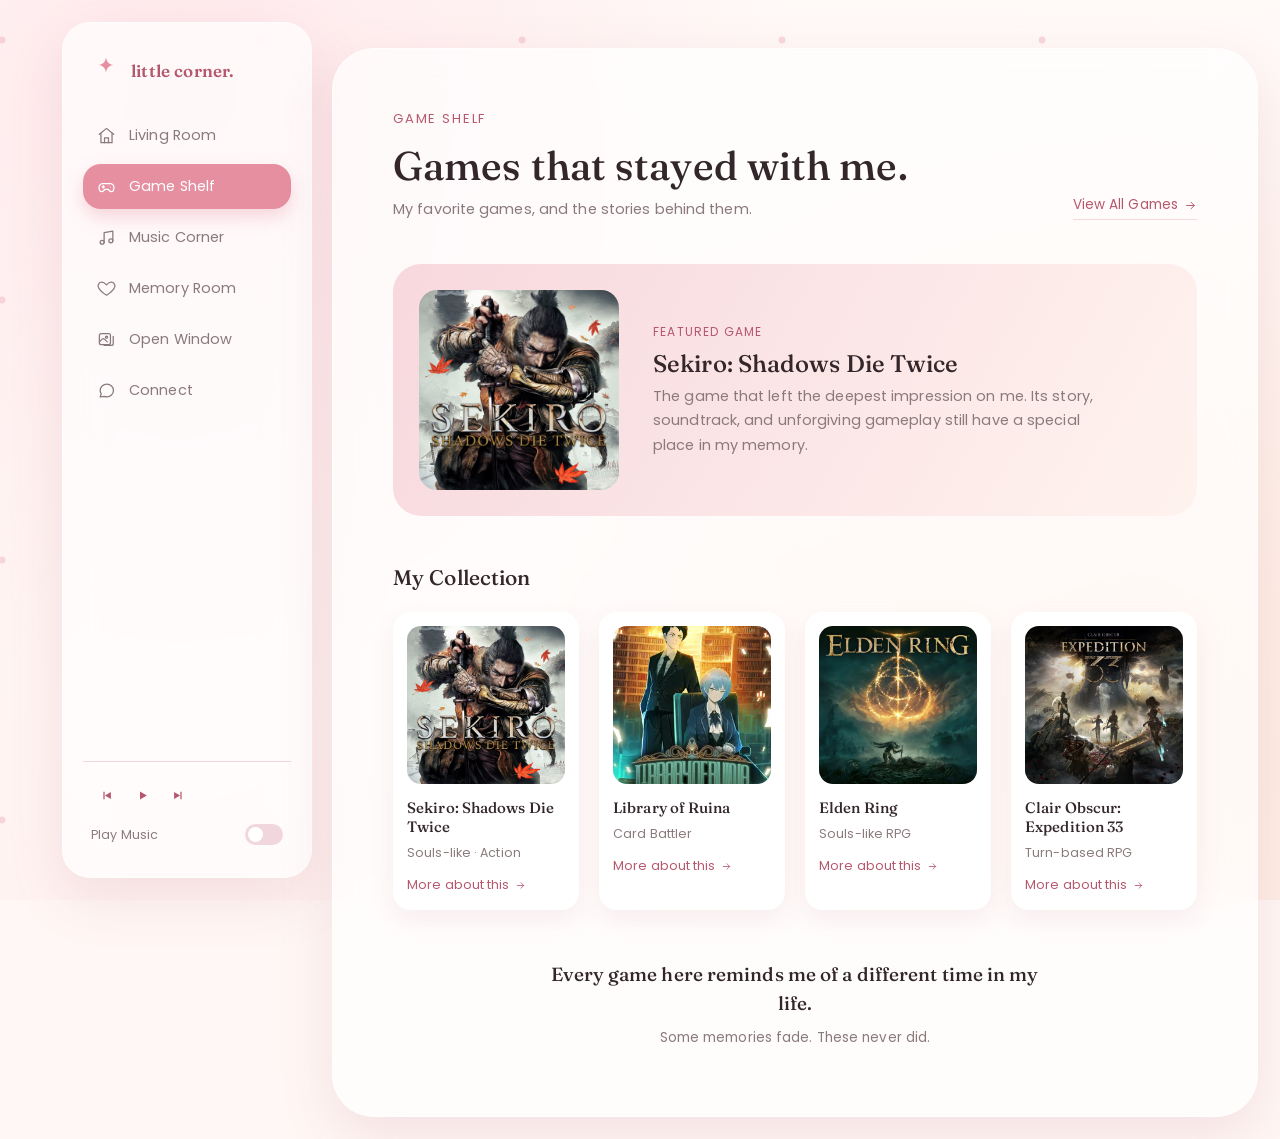
==== pages/game-shelf.html @ 423646c1 "Add files via upload" ====
<!DOCTYPE html>
<html lang="en">
<head>
<meta charset="UTF-8">
<meta name="viewport" content="width=device-width, initial-scale=1.0">
<title>Game Shelf · little corner.</title>
<meta name="description" content="little corner. — a quiet personal space on the internet.">
<link rel="icon" href="../favicon.ico">
<link rel="preconnect" href="https://fonts.googleapis.com"><link rel="preconnect" href="https://fonts.gstatic.com" crossorigin><link href="https://fonts.googleapis.com/css2?family=Fraunces:ital,opsz,wght@0,9..144,400;0,9..144,500;0,9..144,600;1,9..144,500&family=Poppins:wght@300;400;500;600&display=swap" rel="stylesheet">
<link rel="stylesheet" href="../assets/css/reset.css">
<link rel="stylesheet" href="../assets/css/layout.css">
<link rel="stylesheet" href="../assets/css/theme.css">

</head>
<body>
<div class="ambient"></div>
<div class="app-shell">
<input type="checkbox" id="nav-toggle" class="nav-toggle">
    <label for="nav-toggle" class="nav-toggle-label"><svg viewBox="0 0 24 24" fill="none" stroke="currentColor" stroke-width="1.8" stroke-linecap="round"><path d="M4 7h16M4 12h16M4 17h16"/></svg></label>
    <label for="nav-toggle" class="scrim"></label>
    <aside class="sidebar">
      <div class="sidebar-brand">
        <span class="brand-mark"><svg viewBox="0 0 24 24" fill="currentColor" stroke="none"><path d="M12 2c.6 3.7 2.3 5.4 6 6-3.7.6-5.4 2.3-6 6-.6-3.7-2.3-5.4-6-6 3.7-.6 5.4-2.3 6-6Z"/></svg></span>
        <a href="../index.html" class="brand-name">little corner.</a>
      </div>
      <nav class="sidebar-nav">
        <ul>
          <li><a href="living-room.html" class="nav-item"><span class="nav-icon"><svg viewBox="0 0 24 24" fill="none" stroke="currentColor" stroke-width="1.6" stroke-linecap="round" stroke-linejoin="round"><path d="M3 10.5 12 3l9 7.5"/><path d="M5 9.5V21h14V9.5"/><path d="M9.5 21v-6h5v6"/></svg></span><span class="nav-label">Living Room</span></a></li>
<li><a href="game-shelf.html" class="nav-item active"><span class="nav-icon"><svg viewBox="0 0 24 24" fill="none" stroke="currentColor" stroke-width="1.6" stroke-linecap="round" stroke-linejoin="round"><path d="M7 8.5h10a4.5 4.5 0 0 1 4.4 5.4l-.4 2A3 3 0 0 1 18 18.5c-.9 0-1.7-.4-2.3-1.1L14 15.5h-4l-1.7 1.9a3 3 0 0 1-2.3 1.1 3 3 0 0 1-3-2.6l-.4-2A4.5 4.5 0 0 1 7 8.5Z"/><path d="M8 11v3M6.5 12.5h3"/><circle cx="15.2" cy="11.2" r=".6" fill="currentColor" stroke="none"/><circle cx="17.2" cy="13.2" r=".6" fill="currentColor" stroke="none"/></svg></span><span class="nav-label">Game Shelf</span></a></li>
<li><a href="music-corner.html" class="nav-item"><span class="nav-icon"><svg viewBox="0 0 24 24" fill="none" stroke="currentColor" stroke-width="1.6" stroke-linecap="round" stroke-linejoin="round"><path d="M9 18V5.8L20 4v12.2"/><circle cx="6.5" cy="18" r="2.5"/><circle cx="17.5" cy="16.2" r="2.5"/></svg></span><span class="nav-label">Music Corner</span></a></li>
<li><a href="memory-room.html" class="nav-item"><span class="nav-icon"><svg viewBox="0 0 24 24" fill="none" stroke="currentColor" stroke-width="1.6" stroke-linecap="round" stroke-linejoin="round"><path d="M12 20.5s-7.6-4.6-10-9.4C.4 7.7 2.4 4 6.1 4c2 0 3.6 1 5.9 3.4C14.3 5 15.9 4 17.9 4c3.7 0 5.7 3.7 4.1 7.1-2.4 4.8-10 9.4-10 9.4Z"/></svg></span><span class="nav-label">Memory Room</span></a></li>
<li><a href="open-window.html" class="nav-item"><span class="nav-icon"><svg viewBox="0 0 24 24" fill="none" stroke="currentColor" stroke-width="1.6" stroke-linecap="round" stroke-linejoin="round"><rect x="3" y="4.5" width="14" height="14" rx="2.4"/><path d="m3 15 3.5-3.5a2 2 0 0 1 2.8 0L13 15"/><circle cx="12" cy="9" r="1.3"/><path d="M20.5 8v9a2.5 2.5 0 0 1-2.5 2.5H9"/></svg></span><span class="nav-label">Open Window</span></a></li>
<li><a href="connect.html" class="nav-item"><span class="nav-icon"><svg viewBox="0 0 24 24" fill="none" stroke="currentColor" stroke-width="1.6" stroke-linecap="round" stroke-linejoin="round"><path d="M4 12c0-4.4 3.8-8 8.4-8s8.4 3.6 8.4 8-3.8 8-8.4 8c-1.1 0-2.1-.2-3-.6L4 20l1.3-3.9C4.5 15 4 13.6 4 12Z"/></svg></span><span class="nav-label">Connect</span></a></li>
        </ul>
      </nav>
      <div class="sidebar-foot">
        <div class="player-controls">
          <button aria-label="Previous track"><svg viewBox="0 0 24 24" fill="currentColor" stroke="none"><path d="M7 6h2v12H7zM19 6.3 9.5 12l9.5 5.7V6.3Z"/></svg></button>
          <button aria-label="Play"><svg viewBox="0 0 24 24" fill="currentColor" stroke="none"><path d="M8 5.5v13l11-6.5-11-6.5Z"/></svg></button>
          <button aria-label="Next track"><svg viewBox="0 0 24 24" fill="currentColor" stroke="none"><path d="M17 6h-2v12h2zM5 6.3 14.5 12 5 17.7V6.3Z"/></svg></button>
        </div>
        <div class="player-toggle-row">
          <span>Play Music</span>
          <button class="switch" data-on="false" role="switch" aria-checked="false" aria-label="Toggle background music">
            <span class="knob"></span>
          </button>
        </div>
      </div>
    </aside>
<main class="main">

<section class="content-wrap">
  <div class="panel reveal">
    <div class="panel-head">
      <div>
        <span class="eyebrow" data-room="03 · Game Shelf">Game Shelf</span>
        <h1>Games that stayed with me.</h1>
        <p class="panel-sub">My favorite games, and the stories behind them.</p>
      </div>
      <a href="#" class="view-all">View All Games <svg viewBox="0 0 24 24" fill="none" stroke="currentColor" stroke-width="1.8" stroke-linecap="round" stroke-linejoin="round"><path d="M5 12h14M13 6l6 6-6 6"/></svg></a>
    </div>
    <div class="featured-strip reveal">
      <div class="cover"><img src="../assets/images/games/game1.jpg" alt="Sekiro: Shadows Die Twice"></div>
      <div>
        <span class="label">Featured Game</span>
        <h2>Sekiro: Shadows Die Twice</h2>
        <p>The game that left the deepest impression on me. Its story, soundtrack, and unforgiving gameplay still have a special place in my memory.</p>
      </div>
    </div>
    <h2 class="section-title">My Collection</h2>
    <div class="grid-4">
      <article class="card reveal">
  <div class="card-cover"><img src="../assets/images/games/game1.jpg" alt="Sekiro: Shadows Die Twice"></div>
  <h3>Sekiro: Shadows Die Twice</h3>
  <span class="card-meta">Souls-like · Action</span>
  <a href="#" class="card-link">More about this <svg viewBox="0 0 24 24" fill="none" stroke="currentColor" stroke-width="1.8" stroke-linecap="round" stroke-linejoin="round"><path d="M5 12h14M13 6l6 6-6 6"/></svg></a>
</article>
<article class="card reveal">
  <div class="card-cover"><img src="../assets/images/games/game2.jpg" alt="Library of Ruina"></div>
  <h3>Library of Ruina</h3>
  <span class="card-meta">Card Battler</span>
  <a href="#" class="card-link">More about this <svg viewBox="0 0 24 24" fill="none" stroke="currentColor" stroke-width="1.8" stroke-linecap="round" stroke-linejoin="round"><path d="M5 12h14M13 6l6 6-6 6"/></svg></a>
</article>
<article class="card reveal">
  <div class="card-cover"><img src="../assets/images/games/game3.jpg" alt="Elden Ring"></div>
  <h3>Elden Ring</h3>
  <span class="card-meta">Souls-like RPG</span>
  <a href="#" class="card-link">More about this <svg viewBox="0 0 24 24" fill="none" stroke="currentColor" stroke-width="1.8" stroke-linecap="round" stroke-linejoin="round"><path d="M5 12h14M13 6l6 6-6 6"/></svg></a>
</article>
<article class="card reveal">
  <div class="card-cover"><img src="../assets/images/games/game4.jpg" alt="Clair Obscur: Expedition 33"></div>
  <h3>Clair Obscur: Expedition 33</h3>
  <span class="card-meta">Turn-based RPG</span>
  <a href="#" class="card-link">More about this <svg viewBox="0 0 24 24" fill="none" stroke="currentColor" stroke-width="1.8" stroke-linecap="round" stroke-linejoin="round"><path d="M5 12h14M13 6l6 6-6 6"/></svg></a>
</article>
    </div>
    <div class="sign-off reveal">
      <p class="line-1">Every game here reminds me of a different time in my life.</p>
      <p class="line-2">Some memories fade. These never did.</p>
    </div>
  </div>
</section>

</main>
</div>
<script src="../assets/js/main.js"></script>
</body>
</html>
---- assets/css/layout.css ----
/* =======================================================
   LAYOUT SKELETON — shared structure across all themes.
   Visual values (color, radius, shadow, type) come from
   custom properties defined in each theme's theme.css
======================================================= */

html, body { width: 100%; }

body {
  font-family: var(--font-body);
  background: var(--bg-color);
  color: var(--text-color);
  overflow-x: hidden;
}

/* ---------- Ambient wallpaper layer ---------- */
.ambient {
  position: fixed;
  inset: 0;
  z-index: -2;
  background: var(--ambient-bg);
}
.ambient::before {
  content: "";
  position: absolute;
  inset: 0;
  background: var(--ambient-overlay);
}

/* ---------- Shell ---------- */
.app-shell {
  display: flex;
  align-items: flex-start;
  gap: var(--shell-gap, 24px);
  width: 100%;
  min-height: 100vh;
  padding: var(--shell-padding, 24px);
}

/* ---------- Sidebar ---------- */
.sidebar {
  position: sticky;
  top: var(--shell-padding, 24px);
  width: var(--sidebar-width, 246px);
  flex-shrink: 0;
  min-height: calc(100vh - (var(--shell-padding, 24px) * 2));
  display: flex;
  flex-direction: column;
  padding: 28px 20px;
}

.sidebar-brand {
  display: flex;
  align-items: center;
  gap: 10px;
  padding: 4px 8px 28px;
  font-family: var(--font-display);
}

.sidebar-brand .brand-mark {
  width: 30px;
  height: 30px;
  flex-shrink: 0;
  display: flex;
  align-items: center;
  justify-content: center;
}

.sidebar-brand .brand-name {
  font-size: 17px;
  letter-spacing: 0.01em;
}

.sidebar-nav { flex: 1; }

.sidebar-nav ul {
  display: flex;
  flex-direction: column;
  gap: 6px;
}

.nav-item {
  display: flex;
  align-items: center;
  gap: 13px;
  padding: 12px 14px;
  border-radius: var(--radius-md);
  font-size: 14.5px;
  transition: background .22s ease, color .22s ease, transform .22s ease;
}

.nav-item .nav-icon {
  width: 19px;
  height: 19px;
  flex-shrink: 0;
  display: flex;
  align-items: center;
  justify-content: center;
}

.nav-item .nav-icon svg { width: 100%; height: 100%; }

.sidebar-foot {
  padding-top: 18px;
  margin-top: 18px;
}

.player-controls {
  display: flex;
  align-items: center;
  gap: 6px;
  padding: 0 8px;
}

.player-controls button {
  width: 30px;
  height: 30px;
  display: flex;
  align-items: center;
  justify-content: center;
  border-radius: 50%;
}
.player-controls button svg { width: 15px; height: 15px; }

.player-toggle-row {
  display: flex;
  align-items: center;
  justify-content: space-between;
  padding: 14px 8px 4px;
  font-size: 12.5px;
}

.switch {
  position: relative;
  width: 38px;
  height: 21px;
  border-radius: 999px;
  flex-shrink: 0;
}
.switch .knob {
  position: absolute;
  top: 3px;
  left: 3px;
  width: 15px;
  height: 15px;
  border-radius: 50%;
  transition: left .2s ease, background .2s ease;
}
.switch[data-on="true"] .knob { left: 20px; }

/* Mobile nav toggle */
.nav-toggle { display: none; }

/* ---------- Main ---------- */
.main {
  flex: 1;
  min-width: 0;
  position: relative;
}

.page-hero {
  position: relative;
  border-radius: var(--radius-xl);
  min-height: calc(100vh - (var(--shell-padding, 24px) * 2));
  padding: var(--hero-padding, 56px);
  overflow: hidden;
  display: flex;
  flex-direction: column;
}

.page-hero .hero-image {
  position: absolute;
  inset: 0;
  z-index: 0;
}
.page-hero .hero-image img {
  width: 100%;
  height: 100%;
  object-fit: cover;
}
.page-hero .hero-image::after {
  content: "";
  position: absolute;
  inset: 0;
}

.hero-inner {
  position: relative;
  z-index: 2;
  flex: 1;
  display: flex;
  flex-direction: column;
}

.hero-topline {
  display: flex;
  justify-content: space-between;
  align-items: flex-start;
}

.hero-grid {
  flex: 1;
  display: grid;
  grid-template-columns: minmax(0, 1fr) minmax(0, 1fr);
  gap: 56px;
  align-items: center;
}

.hero-copy .eyebrow {
  display: inline-block;
  font-size: 13px;
  letter-spacing: 0.14em;
  text-transform: uppercase;
  margin-bottom: 18px;
}

.hero-copy h1 {
  font-family: var(--font-display);
  font-size: clamp(34px, 4.4vw, 54px);
  line-height: 1.08;
  margin-bottom: 22px;
}

.hero-copy p {
  font-size: 16px;
  line-height: 1.75;
  max-width: 44ch;
  margin-bottom: 16px;
}

.hero-copy .btn { margin-top: 20px; }

.hero-visual {
  position: relative;
  border-radius: var(--radius-lg);
  overflow: hidden;
  aspect-ratio: 4 / 3;
}
.hero-visual img { width: 100%; height: 100%; object-fit: cover; }

.scroll-cue {
  display: flex;
  align-items: center;
  gap: 8px;
  font-size: 12px;
  letter-spacing: .08em;
  text-transform: uppercase;
  margin-top: 32px;
}
.scroll-cue svg { width: 14px; height: 14px; animation: bob 2.2s ease-in-out infinite; }
@keyframes bob { 0%,100%{ transform: translateY(0);} 50%{ transform: translateY(5px);} }

/* ---------- Content panel (below-hero pages) ---------- */
.content-wrap { padding-top: 26px; }

.panel {
  position: relative;
  border-radius: var(--radius-xl);
  padding: var(--hero-padding, 56px);
}

.panel-head {
  display: flex;
  justify-content: space-between;
  align-items: flex-end;
  gap: 24px;
  margin-bottom: 44px;
}

.panel-head .eyebrow {
  display: block;
  font-size: 13px;
  letter-spacing: 0.14em;
  text-transform: uppercase;
  margin-bottom: 14px;
}

.panel-head h1 {
  font-family: var(--font-display);
  font-size: clamp(28px, 3.4vw, 40px);
  line-height: 1.15;
}

.panel-head .panel-sub {
  font-size: 14.5px;
  margin-top: 10px;
  max-width: 46ch;
}

.view-all {
  display: inline-flex;
  align-items: center;
  gap: 6px;
  font-size: 13.5px;
  white-space: nowrap;
  padding-bottom: 4px;
}
.view-all svg { width: 13px; height: 13px; }

/* ---------- Section title ---------- */
.section-title {
  font-family: var(--font-display);
  font-size: 21px;
  margin-bottom: 22px;
}

/* ---------- Card grids ---------- */
.grid-4 {
  display: grid;
  grid-template-columns: repeat(4, 1fr);
  gap: 20px;
}
.grid-3 { display: grid; grid-template-columns: repeat(3, 1fr); gap: 18px; }
.grid-5 { display: grid; grid-template-columns: repeat(5, 1fr); gap: 16px; }

.card {
  border-radius: var(--radius-md);
  padding: 14px;
  transition: transform .28s ease, box-shadow .28s ease;
}
.card:hover { transform: translateY(-5px); }

.card .card-cover {
  width: 100%;
  aspect-ratio: 1 / 1;
  border-radius: var(--radius-sm);
  overflow: hidden;
  margin-bottom: 14px;
}
.card .card-cover img { width: 100%; height: 100%; object-fit: cover; }

.card h3 { font-size: 15px; margin-bottom: 3px; font-family: var(--font-display); }
.card .card-meta { font-size: 12.5px; }

.card-link {
  display: inline-flex;
  align-items: center;
  gap: 5px;
  font-size: 12.5px;
  margin-top: 12px;
}
.card-link svg { width: 11px; height: 11px; }

/* Photo-only grid (gallery) */
.photo-grid {
  display: grid;
  grid-template-columns: repeat(5, 1fr);
  gap: 16px;
}
.photo-tile {
  border-radius: var(--radius-sm);
  overflow: hidden;
  aspect-ratio: 1 / 1;
}
.photo-tile img { width: 100%; height: 100%; object-fit: cover; transition: transform .5s ease; }
.photo-tile:hover img { transform: scale(1.06); }

/* ---------- Featured strip (music now playing / featured item) ---------- */
.featured-strip {
  display: grid;
  grid-template-columns: 200px 1fr;
  gap: 34px;
  align-items: center;
  border-radius: var(--radius-lg);
  padding: 26px;
  margin-bottom: 48px;
}
.featured-strip .cover {
  width: 100%;
  aspect-ratio: 1 / 1;
  border-radius: var(--radius-md);
  overflow: hidden;
}
.featured-strip .cover img { width: 100%; height: 100%; object-fit: cover; }
.featured-strip .label {
  font-size: 12px;
  letter-spacing: .1em;
  text-transform: uppercase;
  display: block;
  margin-bottom: 8px;
}
.featured-strip h2 { font-family: var(--font-display); font-size: 24px; margin-bottom: 6px; }
.featured-strip .who { font-size: 13.5px; margin-bottom: 14px; }
.featured-strip p { font-size: 14.5px; line-height: 1.7; max-width: 52ch; }

.artist-row {
  display: flex;
  align-items: center;
  gap: 12px;
  margin-top: 26px;
  flex-wrap: wrap;
}
.artist-chip {
  display: flex;
  align-items: center;
  justify-content: center;
  width: 44px;
  height: 44px;
  border-radius: 50%;
  font-size: 12px;
  font-family: var(--font-display);
  flex-shrink: 0;
}

.song-list { display: flex; flex-direction: column; gap: 2px; margin-top: 8px; }
.song-row {
  display: flex;
  align-items: center;
  justify-content: space-between;
  padding: 15px 18px;
  border-radius: var(--radius-sm);
}
.song-row .song-name { font-size: 14.5px; font-family: var(--font-display); }
.song-row .song-artist { font-size: 12.5px; }
.song-index { font-size: 12px; width: 26px; }
.song-row-main { display: flex; align-items: center; gap: 16px; }

/* ---------- Memory room ---------- */
.pair-block {
  display: grid;
  grid-template-columns: 1fr auto 1fr;
  align-items: center;
  gap: 28px;
  margin-bottom: 8px;
}
.pair-photo {
  border-radius: var(--radius-lg);
  overflow: hidden;
  aspect-ratio: 1 / 1;
}
.pair-photo img { width: 100%; height: 100%; object-fit: cover; }
.pair-photo.placeholder {
  display: flex;
  align-items: center;
  justify-content: center;
  font-family: var(--font-display);
  font-size: 44px;
}
.pair-heart {
  width: 46px;
  height: 46px;
  border-radius: 50%;
  display: flex;
  align-items: center;
  justify-content: center;
  flex-shrink: 0;
}
.pair-heart svg { width: 20px; height: 20px; }
.pair-names {
  display: grid;
  grid-template-columns: 1fr auto 1fr;
  gap: 28px;
  margin-top: 14px;
  margin-bottom: 46px;
}
.pair-names span { display: block; text-align: center; font-family: var(--font-display); font-size: 14.5px; }

.story-nav {
  display: flex;
  flex-direction: column;
  gap: 4px;
}
.story-nav a {
  display: flex;
  align-items: center;
  justify-content: space-between;
  padding: 15px 18px;
  border-radius: var(--radius-sm);
  font-size: 14px;
}
.story-nav a svg { width: 13px; height: 13px; }
.story-nav-icon { display: flex; align-items: center; gap: 12px; }

.memory-columns {
  display: grid;
  grid-template-columns: minmax(0,1.1fr) minmax(0,0.9fr);
  gap: 60px;
  align-items: start;
}

.memory-story-section {
  padding-top: 64px;
  margin-top: 64px;
  border-top: 1px solid var(--divider);
}
.memory-story-section h2 { font-family: var(--font-display); font-size: 24px; margin-bottom: 16px; }
.memory-story-section p { font-size: 15px; line-height: 1.8; max-width: 62ch; margin-bottom: 14px; }
.quote-block {
  font-family: var(--font-display);
  font-size: 20px;
  line-height: 1.5;
  padding: 26px 30px;
  border-radius: var(--radius-md);
  margin: 18px 0;
}

/* ---------- Connect ---------- */
.social-grid { display: grid; grid-template-columns: repeat(5, 1fr); gap: 18px; }
.social-card {
  padding: 26px 20px;
  border-radius: var(--radius-md);
  text-align: center;
  transition: transform .25s ease;
}
.social-card:hover { transform: translateY(-5px); }
.social-card .social-icon {
  width: 42px;
  height: 42px;
  margin: 0 auto 16px;
  display: flex;
  align-items: center;
  justify-content: center;
  border-radius: 50%;
}
.social-card .social-icon svg { width: 20px; height: 20px; }
.social-card h3 { font-family: var(--font-display); font-size: 14.5px; margin-bottom: 4px; }
.social-card p { font-size: 12px; }

/* ---------- Closing / sign-off panel ---------- */
.closing-panel {
  display: grid;
  grid-template-columns: 1fr 1fr;
  gap: 48px;
  align-items: center;
  border-radius: var(--radius-xl);
  padding: var(--hero-padding, 56px);
  margin-top: 26px;
  overflow: hidden;
  position: relative;
}
.closing-panel h2 { font-family: var(--font-display); font-size: 26px; line-height: 1.35; margin-bottom: 14px; }
.closing-panel p { font-size: 14.5px; line-height: 1.7; }
.closing-visual {
  border-radius: var(--radius-lg);
  aspect-ratio: 16/10;
  display: flex;
  align-items: center;
  justify-content: center;
  overflow: hidden;
  position: relative;
}
.closing-visual img { width: 100%; height: 100%; object-fit: cover; }

.site-footer {
  display: flex;
  align-items: center;
  justify-content: space-between;
  padding: 26px 12px 6px;
  font-size: 13px;
  flex-wrap: wrap;
  gap: 14px;
}
.site-footer nav { display: flex; gap: 26px; flex-wrap: wrap; }
.back-to-top {
  width: 38px;
  height: 38px;
  border-radius: 50%;
  display: flex;
  align-items: center;
  justify-content: center;
}
.back-to-top svg { width: 15px; height: 15px; }

/* ---------- Buttons ---------- */
.btn {
  display: inline-flex;
  align-items: center;
  gap: 9px;
  padding: 13px 26px;
  border-radius: 999px;
  font-size: 14px;
}
.btn svg { width: 14px; height: 14px; }

/* ---------- Closing message strip (games/music/gallery pages) ---------- */
.sign-off {
  text-align: center;
  padding: 50px 20px 6px;
  max-width: 56ch;
  margin: 0 auto;
}
.sign-off .line-1 { font-family: var(--font-display); font-size: 19px; line-height: 1.5; margin-bottom: 10px; }
.sign-off .line-2 { font-size: 13.5px; line-height: 1.7; }

/* ---------- reveal animation ---------- */
.reveal { opacity: 0; transform: translateY(18px); transition: opacity .7s ease, transform .7s ease; }
.reveal.in-view { opacity: 1; transform: translateY(0); }

/* =======================================================
   RESPONSIVE
======================================================= */
@media (max-width: 1180px) {
  .grid-4 { grid-template-columns: repeat(2, 1fr); }
  .grid-5, .photo-grid { grid-template-columns: repeat(3, 1fr); }
  .social-grid { grid-template-columns: repeat(3, 1fr); }
  .hero-grid { grid-template-columns: 1fr; gap: 30px; }
  .hero-visual { order: -1; aspect-ratio: 16/9; }
  .memory-columns { grid-template-columns: 1fr; gap: 40px; }
  .closing-panel { grid-template-columns: 1fr; }
  .closing-visual { order: -1; }
}

@media (max-width: 900px) {
  :root { --shell-padding: 14px; --shell-gap: 14px; --hero-padding: 30px; }
  .app-shell { flex-direction: column; }
  .sidebar {
    position: fixed;
    inset: 0 auto 0 0;
    z-index: 100;
    width: 78vw;
    max-width: 300px;
    transform: translateX(-105%);
    transition: transform .3s ease;
    box-shadow: 0 20px 60px rgba(0,0,0,.25);
  }
  .nav-toggle:checked ~ .sidebar { transform: translateX(0); }
  .nav-toggle-label {
    display: flex;
    position: fixed;
    top: 18px;
    left: 18px;
    z-index: 101;
    width: 46px;
    height: 46px;
    border-radius: 50%;
    align-items: center;
    justify-content: center;
  }
  .nav-toggle-label svg { width: 19px; height: 19px; }
  .scrim {
    display: none;
    position: fixed; inset: 0; z-index: 90;
    background: rgba(0,0,0,.35);
  }
  .nav-toggle:checked ~ .scrim { display: block; }
  .main { width: 100%; }
  .panel-head, .hero-topline { flex-direction: column; align-items: flex-start; }
  .featured-strip { grid-template-columns: 1fr; }
  .featured-strip .cover { max-width: 220px; }
  .grid-4, .grid-3, .grid-5, .photo-grid, .social-grid { grid-template-columns: repeat(2, 1fr); }
  .pair-block, .pair-names { grid-template-columns: 1fr; }
  .pair-heart { justify-self: center; }
}

@media (max-width: 560px) {
  .grid-4, .grid-3, .grid-5, .photo-grid, .social-grid { grid-template-columns: repeat(2, 1fr); gap: 12px; }
  .hero-copy h1 { font-size: 30px; }
  .panel, .page-hero, .closing-panel { padding: 26px 20px; border-radius: 26px; }
}
---- assets/css/theme.css ----
/* =======================================================
   THEME 1 — "SAKURA STUDY"
   Soft pink & cream, warm serif display, gentle glass panels,
   drifting petals. Closest to the original moodboard.
======================================================= */
:root{
  --font-display: 'Fraunces', 'Georgia', serif;
  --font-body: 'Poppins', 'Segoe UI', sans-serif;

  --bg-color: #FFF7F5;
  --text-color: #33272B;
  --text-muted: #8A7A7C;

  --accent: #E58FA0;
  --accent-soft: #F7D8DE;
  --accent-ink: #B5586E;

  --surface: rgba(255,255,255,.68);
  --surface-solid: #FFFFFF;
  --divider: #F1D7DD;

  --radius-xl: 42px;
  --radius-lg: 28px;
  --radius-md: 18px;
  --radius-sm: 14px;

  --shell-padding: 22px;
  --shell-gap: 20px;
  --sidebar-width: 250px;
  --hero-padding: 60px;

  --shadow-soft: 0 20px 55px rgba(180,90,110,.14);
  --shadow-card: 0 10px 26px rgba(180,90,110,.09);

  --ambient-bg:
    radial-gradient(circle at 14% 10%, #FFE9EC 0%, transparent 45%),
    radial-gradient(circle at 88% 82%, #FDEBE0 0%, transparent 50%),
    linear-gradient(180deg, #FFF9F7 0%, #FFF3F1 100%);
  --ambient-overlay: none;
}

body{ letter-spacing: .1px; }

/* drifting petals */
.ambient{ overflow: hidden; }
.ambient::after{
  content:"";
  position:absolute;
  inset:-10%;
  background-image:
    radial-gradient(circle, rgba(229,143,160,.55) 0 3px, transparent 4px),
    radial-gradient(circle, rgba(229,143,160,.35) 0 2.4px, transparent 3.4px),
    radial-gradient(circle, rgba(247,216,222,.7) 0 3.6px, transparent 4.6px);
  background-size: 260px 260px, 340px 340px, 420px 420px;
  background-position: 0 0, 90px 160px, 210px 40px;
  animation: driftPetals 60s linear infinite;
  opacity:.55;
}
@keyframes driftPetals{
  0%{ transform: translate(0,0); }
  100%{ transform: translate(-160px, 220px); }
}

/* Sidebar */
.sidebar{
  background: var(--surface);
  backdrop-filter: blur(20px);
  -webkit-backdrop-filter: blur(20px);
  border: 1px solid rgba(255,255,255,.6);
  border-radius: var(--radius-lg);
  box-shadow: var(--shadow-soft);
  color: var(--text-color);
}
.sidebar-brand{ color: var(--accent-ink); }
.sidebar-brand .brand-mark{ color: var(--accent); }
.sidebar-brand .brand-name{ font-weight: 600; }

.nav-item{ color: var(--text-muted); }
.nav-item:hover{ background: var(--accent-soft); color: var(--accent-ink); }
.nav-item.active{ background: var(--accent); color: #fff; box-shadow: 0 8px 18px rgba(229,143,160,.35); }
.nav-item .nav-icon{ color: inherit; }

.sidebar-foot{ border-top: 1px solid var(--divider); }
.player-controls{ color: var(--accent-ink); }
.player-controls button:hover{ background: var(--accent-soft); }
.player-toggle-row{ color: var(--text-muted); }
.switch{ background: var(--divider); }
.switch[data-on="true"]{ background: var(--accent); }
.switch .knob{ background: #fff; }

.nav-toggle-label, .back-to-top{
  background: var(--surface-solid);
  color: var(--accent-ink);
  box-shadow: var(--shadow-card);
}

/* Hero */
.page-hero{
  background: var(--surface-solid);
  box-shadow: var(--shadow-soft);
}
.page-hero .hero-image img{ filter: saturate(1.02); }
.page-hero .hero-image::after{
  background: linear-gradient(120deg, rgba(255,247,245,.94) 0%, rgba(255,247,245,.78) 42%, rgba(255,247,245,.2) 100%);
}
.hero-copy .eyebrow{ color: var(--accent-ink); }
.hero-copy h1{ color: var(--text-color); font-weight: 500; }
.hero-copy p{ color: var(--text-muted); }
.scroll-cue{ color: var(--text-muted); }

.hero-visual{ box-shadow: var(--shadow-card); border: 6px solid #fff; }

/* Panel */
.panel{
  background: var(--surface);
  backdrop-filter: blur(20px);
  -webkit-backdrop-filter: blur(20px);
  border: 1px solid rgba(255,255,255,.6);
  box-shadow: var(--shadow-soft);
}
.panel-head .eyebrow{ color: var(--accent-ink); }
.panel-head h1{ color: var(--text-color); font-weight: 500; }
.panel-head .panel-sub{ color: var(--text-muted); }
.view-all{ color: var(--accent-ink); border-bottom: 1px solid var(--accent-soft); }
.section-title{ color: var(--text-color); font-weight: 500; }

/* Cards */
.card{ background: var(--surface-solid); box-shadow: var(--shadow-card); }
.card h3{ color: var(--text-color); font-weight: 500; }
.card .card-meta{ color: var(--text-muted); }
.card-link{ color: var(--accent-ink); }

.photo-tile{ box-shadow: var(--shadow-card); }

/* Featured strip */
.featured-strip{ background: linear-gradient(120deg, var(--accent-soft), #FFF3EE); }
.featured-strip .label{ color: var(--accent-ink); }
.featured-strip h2{ color: var(--text-color); font-weight: 500; }
.featured-strip .who{ color: var(--accent-ink); }
.featured-strip p{ color: var(--text-muted); }
.artist-chip{ background: #fff; color: var(--accent-ink); box-shadow: var(--shadow-card); }

.song-row{ background: var(--surface-solid); }
.song-row:hover{ background: var(--accent-soft); }
.song-row .song-name{ color: var(--text-color); font-weight: 500; }
.song-row .song-artist{ color: var(--text-muted); }
.song-index{ color: var(--accent); }

/* Memory room */
.pair-photo{ box-shadow: var(--shadow-card); border: 6px solid #fff; }
.pair-photo.placeholder{ background: linear-gradient(135deg, var(--accent-soft), #FBE3C4); color: var(--accent-ink); }
.pair-heart{ background: var(--accent); color: #fff; box-shadow: var(--shadow-card); }
.pair-names span{ color: var(--text-color); font-weight: 500; }

.story-nav a{ background: var(--surface-solid); color: var(--text-color); }
.story-nav a:hover{ background: var(--accent-soft); color: var(--accent-ink); }
.story-nav-icon{ color: var(--accent-ink); }

.memory-story-section h2{ color: var(--text-color); font-weight: 500; }
.memory-story-section p{ color: var(--text-muted); }
.quote-block{ background: var(--accent-soft); color: var(--accent-ink); }

/* Connect */
.social-card{ background: var(--surface-solid); box-shadow: var(--shadow-card); }
.social-card .social-icon{ background: var(--accent-soft); color: var(--accent-ink); }
.social-card h3{ color: var(--text-color); }
.social-card p{ color: var(--text-muted); }

.closing-panel{ background: var(--surface-solid); box-shadow: var(--shadow-soft); }
.closing-panel h2{ color: var(--text-color); font-weight: 500; }
.closing-panel p{ color: var(--text-muted); }

.site-footer{ color: var(--text-muted); border-top: 1px solid var(--divider); }
.site-footer nav a:hover{ color: var(--accent-ink); }
.back-to-top:hover{ color: var(--accent-ink); }

/* Buttons */
.btn-primary{ background: var(--accent); color: #fff; box-shadow: 0 12px 24px rgba(229,143,160,.35); }
.btn-primary:hover{ background: var(--accent-ink); }

.sign-off .line-1{ color: var(--text-color); font-weight: 500; }
.sign-off .line-2{ color: var(--text-muted); }
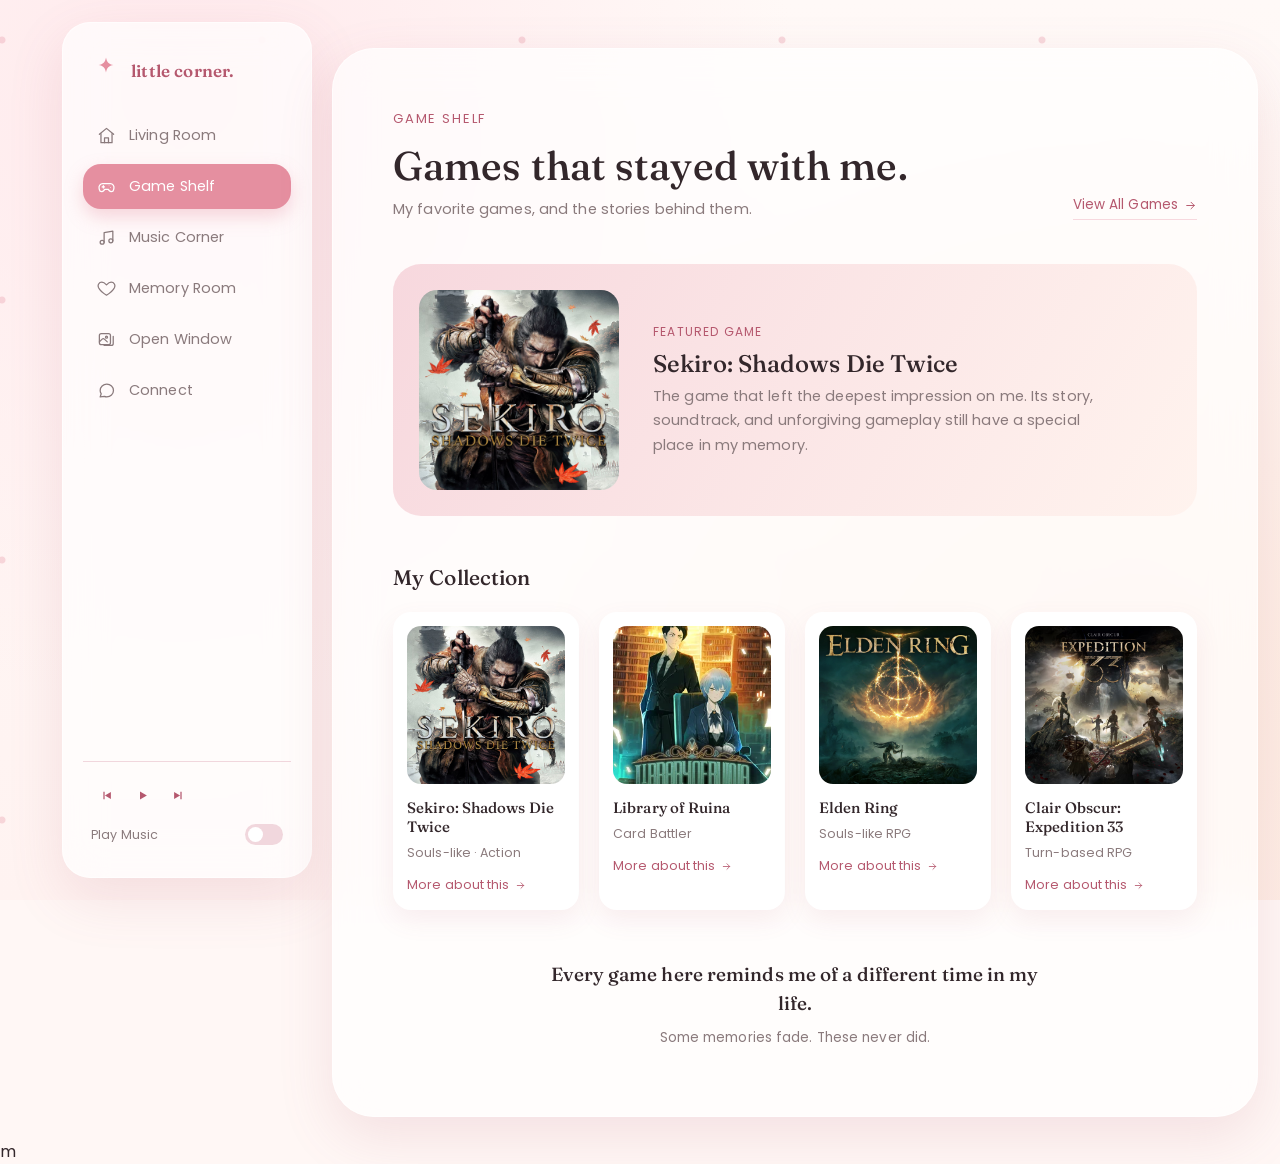
==== commit c19491f4: "Update game-shelf.html" ====
--- a/pages/game-shelf.html
+++ b/pages/game-shelf.html
@@ -105,4 +105,5 @@
 </div>
 <script src="../assets/js/main.js"></script>
 </body>
-</html>+</html>
+m
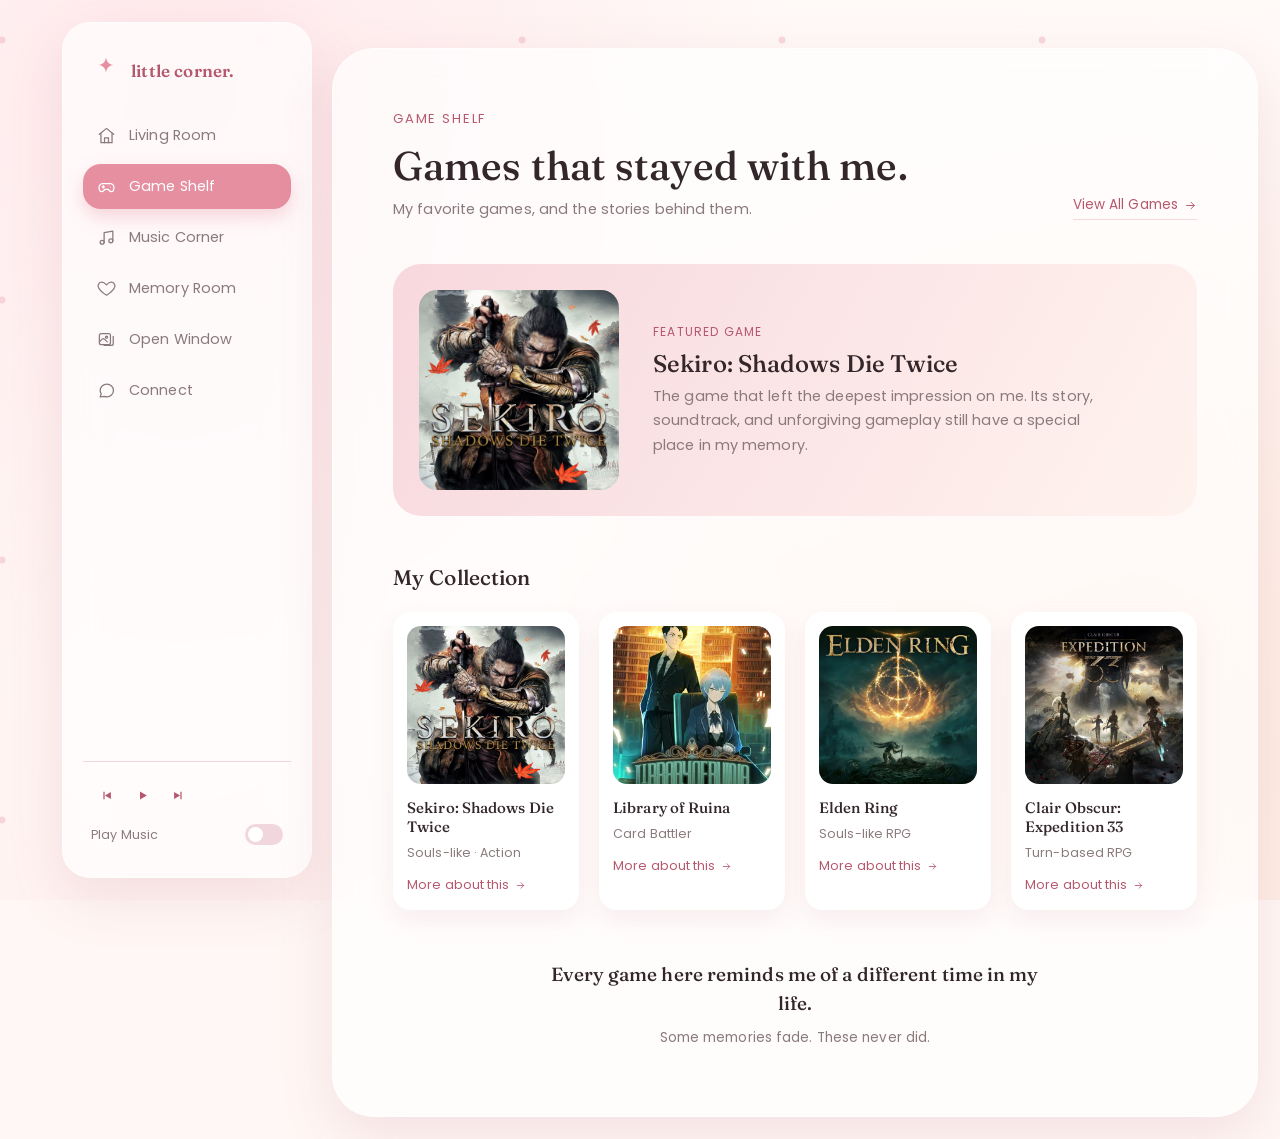
==== commit 89fea177: "Update game-shelf.html" ====
--- a/pages/game-shelf.html
+++ b/pages/game-shelf.html
@@ -106,4 +106,3 @@
 <script src="../assets/js/main.js"></script>
 </body>
 </html>
-m
